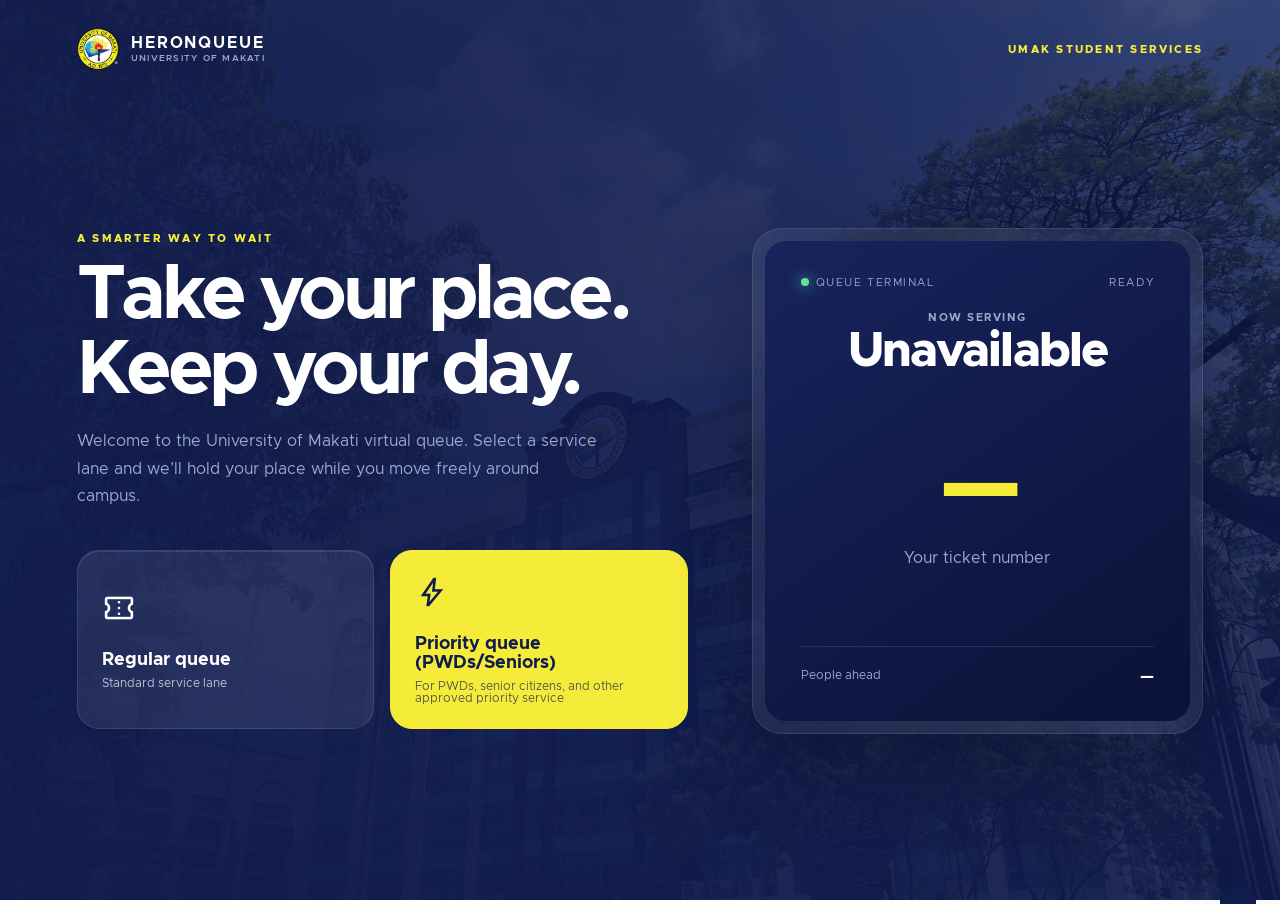
==== src/main/resources/static/kiosk.html @ d4a21fcd "Add UMak-branded printable ticket receipts Co-authored-by: Copilot <223556219+Copilot@users.noreply." ====
<!doctype html>
<html lang="en">
<head>
  <meta charset="utf-8">
  <meta name="viewport" content="width=device-width, initial-scale=1">
  <title>HeronQueue | Get in line</title>
  <link rel="stylesheet" href="assets/theme.css">
  <link rel="stylesheet" href="https://fonts.googleapis.com/css2?family=Material+Symbols+Outlined:opsz,wght,FILL,GRAD@20..48,400,0,0">
  <link rel="stylesheet" href="styles.css?v=20261105-ticket-pdf">
</head>
<body class="kiosk-page">
  <header class="topbar">
    <div class="brand">
      <img class="brand-logo" src="assets/logos/PNGs/UMak Logo - White R.png" alt="University of Makati logo">
      <span class="brand-copy"><strong>HERONQUEUE</strong><small>University of Makati</small></span>
    </div>
    <span class="eyebrow">UMak student services</span>
  </header>
  <main class="kiosk-layout">
    <!-- Pinipili rito ng student kung Regular o Priority ang ticket na kukunin. -->
    <section>
      <div class="eyebrow">A smarter way to wait</div>
      <h1>Take your place.<br>Keep your day.</h1>
      <p class="intro">Welcome to the University of Makati virtual queue. Select a service lane and we’ll hold your place while you move freely around campus.</p>
      <div class="choice-grid">
        <button class="queue-button" data-ticket-type="REGULAR">
          <span class="material-symbols-outlined">confirmation_number</span>
          <strong>Regular queue</strong>
          <span>Standard service lane</span>
        </button>
        <button class="queue-button priority" data-ticket-type="PRIORITY">
          <span class="material-symbols-outlined">bolt</span>
          <strong>Priority queue (PWDs/Seniors)</strong>
          <span>For PWDs, senior citizens, and other approved priority service</span>
        </button>
      </div>
    </section>
    <!-- Ipinapakita ng app.js ang ticket code at posisyon pagkatapos sumagot ang API. -->
    <section class="display-card" aria-live="polite">
      <div class="display-screen">
        <div class="screen-label"><span><i class="live-dot"></i>Queue terminal</span><span id="ticketType">Ready</span></div>
        <div class="kiosk-now-serving">
          <span>Now serving</span>
          <strong id="kioskNowServing">—</strong>
        </div>
        <div class="ticket-output">
          <div class="ticket-code" id="ticketCode">—</div>
          <p>Your ticket number</p>
        </div>
        <div class="ahead"><span>People ahead</span><strong id="peopleAhead">—</strong></div>
      </div>
      <button class="ticket-print-button" id="printTicket" type="button" hidden>Print / Save ticket as PDF</button>
    </section>
  </main>
  <article class="print-ticket" id="printTicketContent" hidden>
    <header class="print-ticket-brand">
      <img class="print-ticket-seal" src="assets/logos/PNGs/UMak Logo - Black R.png" alt="University of Makati seal">
      <img class="print-ticket-wordmark" src="assets/logos/PNGs/UMak Type - Black R.png" alt="University of Makati">
      <span>HERONQUEUE | STUDENT SERVICES</span>
    </header>
    <section class="print-ticket-body">
      <p class="print-ticket-label">Your queue ticket</p>
      <strong class="print-ticket-code" id="receiptTicketCode">-</strong>
      <div class="print-ticket-divider"></div>
      <dl>
        <div><dt>Queue lane</dt><dd id="receiptQueueType">-</dd></div>
        <div><dt>Date and time issued</dt><dd id="receiptCreatedAt">-</dd></div>
        <div><dt>People ahead when issued</dt><dd id="receiptPeopleAhead">-</dd></div>
        <div><dt>Status</dt><dd>WAITING</dd></div>
      </dl>
    </section>
    <footer class="print-ticket-footer">
      Please keep this ticket number and watch the queue display. Have your ticket ready when your number is called.
    </footer>
  </article>
  <div class="toast" id="toast" role="status"></div>
  <script src="app.js?v=20261105-ticket-pdf"></script>
</body>
</html>
---- src/main/resources/static/assets/theme.css ----
/* =============================================================
   UMak CIC Design System — Shared Theme Tokens
   Light and Dark mode color tokens + toggle component.
   Linked from all HTML sample files.
   ============================================================= */

/* ─── Light Mode (default) ────────────────────────────────────── */
:root {
  /* Brand */
  --primary:          #111c4e;
  --primary-80:       #28336b;
  --primary-60:       #47528a;
  --primary-20:       #060e33;
  --primary-10:       #01061c;

  /* Accent */
  --secondary:        #f5ec3a;
  --secondary-mid:    #fef760;
  --secondary-light:  #fff989;

  /* Informational */
  --tertiary:         #105389;
  --tertiary-10:      #c0d5f0;
  --tertiary-30:      #8bb0dc;
  --tertiary-50:      #406fa5;
  --tertiary-70:      #275996;

  /* Surface & Neutral */
  --neutral:          #ffffff;
  --surface:          #f5f6fa;
  --surface-variant:  #eaecf4;
  --on-surface:       #111c4e;
  --on-surface-variant: #47528a;

  /* Semantic */
  --error:            #c0392b;
  --error-light:      #fdecea;
  --success:          #1a7a4a;
  --success-light:    #e6f5ed;
  --warning:          #b8860b;
  --warning-light:    #fffbea;

  /* Text */
  --text-primary:     #222222;
  --text-secondary:   #47528a;
  --text-muted:       #7c85a8;
  --text-disabled:    #b0b8d4;
  --text-on-primary:  #ffffff;
  --text-on-secondary:#111c4e;

  /* Borders */
  --border:           #d0d5e8;
  --border-focus:     #105389;
  --divider:          #e4e8f4;

  /* Spacing */
  --space-xs:  4px;
  --space-sm:  8px;
  --space-md:  16px;
  --space-lg:  24px;
  --space-xl:  32px;
  --space-2xl: 48px;
  --space-3xl: 64px;

  /* Radius */
  --radius-sm:   2px;
  --radius-md:   4px;
  --radius-lg:   8px;
  --radius-xl:   12px;
  --radius-full: 9999px;

  /* Theme toggle */
  --toggle-bg:        #ffffff;
  --toggle-border:    #d0d5e8;
  --toggle-shadow:    rgba(17, 28, 78, 0.12);
  --toggle-hover-bg:  #f5f6fa;
  --toggle-icon:      #111c4e;
}

/* ─── Dark Mode ───────────────────────────────────────────────── */
/*
   Strategy: brand colors (primary, secondary) are unchanged so
   navbars and CTAs remain recognisably UMak. Surface and text
   tokens are inverted to a deep-navy dark palette.
*/
:root[data-theme="dark"] {
  /* Surface & Neutral (inverted) */
  --neutral:          #1a1f35;   /* card / modal backgrounds */
  --surface:          #0d1020;   /* page background */
  --surface-variant:  #252b45;   /* chip, alt-row, hover */
  --on-surface:       #c8cde8;
  --on-surface-variant: #9aa2c8;

  /* Text (inverted) */
  --text-primary:     #e8eaf2;
  --text-secondary:   #9aa2c8;
  --text-muted:       #6b7499;
  --text-disabled:    #3d4463;
  --text-on-primary:  #ffffff;   /* stays white on navy */
  --text-on-secondary:#111c4e;   /* stays navy on yellow */

  /* Borders */
  --border:           #2e3556;
  --border-focus:     #3a7fd4;
  --divider:          #252b45;

  /* Informational — lightened for legibility on dark bg */
  --tertiary:         #3a7fd4;
  --tertiary-10:      #1a2d4a;
  --tertiary-30:      #1e3d65;
  --tertiary-50:      #2a5585;
  --tertiary-70:      #3068a5;

  /* Semantic (dark backgrounds for tinted surfaces) */
  --error:            #e05c4b;
  --error-light:      #2d0a09;
  --success:          #2ecc71;
  --success-light:    #071f13;
  --warning:          #d4a017;
  --warning-light:    #1f1a03;

  /* Theme toggle */
  --toggle-bg:        #1a1f35;
  --toggle-border:    #2e3556;
  --toggle-shadow:    rgba(0, 0, 0, 0.4);
  --toggle-hover-bg:  #252b45;
  --toggle-icon:      #e8eaf2;
}

/* ─── Theme Toggle Button ─────────────────────────────────────── */
.theme-toggle {
  position: fixed;
  bottom: 24px;
  right: 24px;
  z-index: 9999;
  width: 44px;
  height: 44px;
  border-radius: var(--radius-full);
  border: 1px solid var(--toggle-border);
  background: var(--toggle-bg);
  box-shadow: 0 2px 8px var(--toggle-shadow);
  cursor: pointer;
  display: flex;
  align-items: center;
  justify-content: center;
  transition: background 0.2s, border-color 0.2s, box-shadow 0.2s;
  outline-offset: 3px;
}

.theme-toggle:hover {
  background: var(--toggle-hover-bg);
  box-shadow: 0 4px 16px var(--toggle-shadow);
}

.theme-toggle:focus-visible {
  outline: 2px solid var(--border-focus);
}

/* Show sun icon in dark mode, moon icon in light mode */
.theme-toggle .icon-sun  { display: none; }
.theme-toggle .icon-moon { display: block; }

:root[data-theme="dark"] .theme-toggle .icon-sun  { display: block; }
:root[data-theme="dark"] .theme-toggle .icon-moon { display: none; }

.theme-toggle svg {
  width: 20px;
  height: 20px;
  color: var(--toggle-icon);
  fill: none;
  stroke: currentColor;
  stroke-width: 2;
  stroke-linecap: round;
  stroke-linejoin: round;
  flex-shrink: 0;
}

/* ─── Smooth theme transition ─────────────────────────────────── */
/*
   Applied via JS after initial load to prevent transition on
   first paint (avoids FOUC flash during theme init).
*/
.theme-transitioning,
.theme-transitioning *,
.theme-transitioning *::before,
.theme-transitioning *::after {
  transition:
    background-color 0.25s ease,
    border-color     0.25s ease,
    color            0.25s ease,
    box-shadow       0.25s ease !important;
}

/* ─── Dark Mode: Component Contrast Fixes ─────────────────────── */
/*
   Several components hardcode var(--primary) (#111c4e) as their
   text, input text, or border color. On dark backgrounds this
   is effectively invisible. The overrides below restore legibility
   across all four HTML samples (homepage, dashboard, form, forum).

   Grouped by component type, then by page-specific classes.
   Light mode is completely unaffected — all rules are scoped to
   :root[data-theme="dark"].
*/

/* ── Buttons ─────────────────────────────────────────────────── */

/* Secondary button: swap navy → accessible blue */
:root[data-theme="dark"] .btn-secondary {
  color: var(--tertiary);
  border-color: var(--tertiary);
}
:root[data-theme="dark"] .btn-secondary:hover {
  background: var(--surface-variant);
  color: #ffffff;
  border-color: #ffffff;
}
:root[data-theme="dark"] .btn-secondary:active {
  background: var(--surface-variant);
}

/* Ghost button: swap navy → accessible blue */
:root[data-theme="dark"] .btn-ghost {
  color: var(--tertiary);
}
:root[data-theme="dark"] .btn-ghost:hover {
  background: var(--surface-variant);
  color: #ffffff;
}

/* ── Page & Section Titles ───────────────────────────────────── */

/* H1 page titles (dashboard, form, forum) */
:root[data-theme="dark"] .page-title {
  color: var(--text-primary);
}

/* Section headings (homepage) */
:root[data-theme="dark"] .section-title {
  color: var(--text-primary);
}

/* ── Form Inputs ─────────────────────────────────────────────── */

/* Field labels: swap navy → legible secondary text */
:root[data-theme="dark"] .field-label {
  color: var(--text-secondary);
}

/* Input typed text: navy becomes invisible on dark input bg */
:root[data-theme="dark"] .field-input,
:root[data-theme="dark"] .field-textarea,
:root[data-theme="dark"] .field-select {
  color: var(--text-primary);
  background: var(--neutral);
  border-color: var(--border);
}
:root[data-theme="dark"] .field-input:hover,
:root[data-theme="dark"] .field-textarea:hover,
:root[data-theme="dark"] .field-select:hover {
  border-color: var(--text-muted);
}
:root[data-theme="dark"] .field-input:focus,
:root[data-theme="dark"] .field-textarea:focus,
:root[data-theme="dark"] .field-select:focus {
  border-color: var(--border-focus);
}
:root[data-theme="dark"] .field-input:disabled,
:root[data-theme="dark"] .field-textarea:disabled,
:root[data-theme="dark"] .field-select:disabled {
  background: var(--surface-variant);
  color: var(--text-disabled);
}

/* ── Stat / Metric Numbers ───────────────────────────────────── */

/* Dashboard big stat figures */
:root[data-theme="dark"] .stat-value {
  color: #ffffff;
}

/* Forum sidebar stat numbers */
:root[data-theme="dark"] .stat-num {
  color: var(--text-primary);
}

/* Homepage about-section stat values */
:root[data-theme="dark"] .about-stat-value {
  color: var(--text-primary);
}

/* ── Author / Name Labels ────────────────────────────────────── */

/* Forum post, comment, reply author names */
:root[data-theme="dark"] .post-author,
:root[data-theme="dark"] .comment-author,
:root[data-theme="dark"] .reply-author {
  color: var(--text-primary);
}

/* ── Navigation & Tabs ───────────────────────────────────────── */

/* Active tab indicator: bright text + yellow underline */
:root[data-theme="dark"] .tab-item.active {
  color: #ffffff;
  border-bottom-color: var(--secondary);
}
:root[data-theme="dark"] .tab-item:hover {
  color: var(--text-primary);
}

/* Forum sidebar category active item */
:root[data-theme="dark"] .category-item.active {
  background: var(--surface-variant);
  color: var(--text-primary);
}

/* ── Card & Content Titles (Homepage) ───────────────────────── */

:root[data-theme="dark"] .feature-title,
:root[data-theme="dark"] .contact-intro-title,
:root[data-theme="dark"] .contact-form-title {
  color: var(--text-primary);
}

/* ── Interactive Icon Buttons (Dashboard) ───────────────────── */

:root[data-theme="dark"] .icon-btn:hover {
  background: var(--surface-variant);
  color: var(--text-primary);
}

/* ── Navigation Bar ──────────────────────────────────────────── */
/*
   .nav-item and .nav-wordmark use var(--neutral) for text color.
   In dark mode --neutral becomes #1a1f35 (dark navy) — invisible
   against the unchanged var(--primary) navbar background.
   Force these to stay white.
*/
:root[data-theme="dark"] .nav-item {
  color: #ffffff;
}
:root[data-theme="dark"] .nav-item:hover,
:root[data-theme="dark"] .nav-item--active {
  color: var(--secondary);
}
:root[data-theme="dark"] .nav-wordmark {
  color: #ffffff;
}

/* ── Hero Title ──────────────────────────────────────────────── */
/*
   .hero-title uses color: var(--neutral). In dark mode --neutral
   becomes #1a1f35, invisible against the hero's dark gradient bg.
   The hero background is always dark (hardcoded gradient), so
   white text is correct in both modes.
*/
:root[data-theme="dark"] .hero-title {
  color: #ffffff;
}

/* ── Feature Card Icons ──────────────────────────────────────── */
/*
   Feature icon SVGs have hardcoded stroke="#111c4e" (navy).
   In dark mode the .feature-icon bg is --surface-variant (#252b45),
   making the navy strokes invisible. Swap to text-primary.
*/
:root[data-theme="dark"] .feature-icon svg path,
:root[data-theme="dark"] .feature-icon svg circle,
:root[data-theme="dark"] .feature-icon svg rect {
  stroke: var(--text-primary);
}
/* Keep the hover-state inversion intact */
:root[data-theme="dark"] .feature-card:hover .feature-icon {
  background: var(--primary);
}
:root[data-theme="dark"] .feature-card:hover .feature-icon svg path,
:root[data-theme="dark"] .feature-card:hover .feature-icon svg circle,
:root[data-theme="dark"] .feature-card:hover .feature-icon svg rect {
  stroke: #ffffff;
}

/* ── Contact Detail Icons (Homepage) ────────────────────────── */
/*
   Location, phone, and email icons inside .contact-detail-icon
   use hardcoded stroke="#111c4e". In dark mode the icon container
   bg is --surface-variant, making them invisible. Swap to text-primary.
*/
:root[data-theme="dark"] .contact-detail-icon svg path,
:root[data-theme="dark"] .contact-detail-icon svg circle,
:root[data-theme="dark"] .contact-detail-icon svg rect {
  stroke: var(--text-primary);
}
---- src/main/resources/static/styles.css ----
@font-face { font-family: 'Metropolis'; src: url('fonts/metropolis-regular.ttf') format('truetype'); font-weight: 400; font-style: normal; font-display: swap; }
@font-face { font-family: 'Metropolis'; src: url('fonts/metropolis-semibold.ttf') format('truetype'); font-weight: 600; font-style: normal; font-display: swap; }
@font-face { font-family: 'Metropolis'; src: url('fonts/metropolis-bold.ttf') format('truetype'); font-weight: 700; font-style: normal; font-display: swap; }
@font-face { font-family: 'Metropolis'; src: url('fonts/metropolis-extrabold.ttf') format('truetype'); font-weight: 800; font-style: normal; font-display: swap; }

:root {
  --font-ui: 'Metropolis', -apple-system, BlinkMacSystemFont, sans-serif;
  --umak-primary: var(--primary, #111c4e);
  --umak-secondary: var(--secondary, #f5ec3a);
  --umak-tertiary: var(--tertiary, #105389);
  --umak-surface: var(--surface, #f5f6fa);
  --glass: rgba(255, 255, 255, 0.08);
  --glass-border: rgba(255, 255, 255, 0.1);
  --text-muted: #9da9cc;
  --shadow: 0 24px 80px rgba(4, 9, 35, 0.38);
  font-family: var(--font-ui, 'Metropolis'), sans-serif;
}

* { box-sizing: border-box; }
body { margin: 0; min-height: 100vh; font-family: inherit; }
button { font: inherit; cursor: pointer; }
.material-symbols-outlined {
  font-family: 'Material Symbols Outlined';
  font-weight: normal;
  font-style: normal;
  font-size: 24px;
  line-height: 1;
  letter-spacing: normal;
  text-transform: none;
  white-space: nowrap;
  word-wrap: normal;
  direction: ltr;
  -webkit-font-feature-settings: 'liga';
  -webkit-font-smoothing: antialiased;
}

.kiosk-page {
  color: #fff;
  background-image: linear-gradient(90deg, rgba(17, 28, 78, .96) 0%, rgba(17, 28, 78, .88) 43%, rgba(17, 28, 78, .68) 100%),
    linear-gradient(180deg, rgba(17, 28, 78, .24), rgba(17, 28, 78, .72)),
    url('assets/logos/PNGs/UMak-Facade-Admin-2024.jpg');
  background-position: center;
  background-size: cover;
  background-attachment: fixed;
}
.topbar { display: flex; justify-content: space-between; align-items: center; padding: 28px 6vw; }
.brand { display: flex; gap: 12px; align-items: center; letter-spacing: .12em; font-weight: 800; }
.brand-logo { width: 42px; height: 42px; object-fit: contain; object-position: center; }
.brand-copy { display: grid; gap: 4px; }
.brand-copy strong { letter-spacing: .12em; }
.brand-copy small { color: var(--text-muted, #9da9cc); font-size: .56rem; font-weight: 600; letter-spacing: .14em; line-height: 1; text-transform: uppercase; }
.staff-page .brand-copy small { color: #7c85a8; }
.eyebrow { color: var(--umak-secondary); font-size: .7rem; font-weight: 800; letter-spacing: .2em; text-transform: uppercase; }
.kiosk-layout { display: grid; grid-template-columns: minmax(0, 1.15fr) minmax(340px, .85fr); gap: 5vw; align-items: center; max-width: 1280px; min-height: calc(100vh - 94px); margin: auto; padding: 40px 6vw 80px; }
h1 { max-width: 680px; margin: 14px 0 20px; font-size: clamp(2.6rem, 6vw, 5.7rem); line-height: .98; letter-spacing: -.06em; }
.intro { max-width: 520px; color: var(--text-muted); line-height: 1.7; }
.choice-grid { display: grid; grid-template-columns: repeat(2, minmax(0, 1fr)); gap: 16px; margin-top: 40px; }
.queue-button { min-height: 164px; padding: 24px; color: #fff; text-align: left; border: 1px solid var(--glass-border); border-radius: 22px; background: var(--glass); box-shadow: inset 0 1px rgba(255,255,255,.1); transition: transform .35s cubic-bezier(.2,.8,.2,1), border-color .35s, box-shadow .35s; }
.queue-button:hover, .queue-button:focus-visible { transform: translateY(-6px); border-color: var(--umak-tertiary); box-shadow: 0 18px 40px rgba(16,83,137,.32); outline: none; }
.queue-button:disabled { position: relative; cursor: not-allowed; opacity: .75; transform: none !important; box-shadow: none !important; pointer-events: none !important; }
.queue-button:disabled * { pointer-events: none !important; }
.ticket-output.issued { animation: ticket-pop .6s cubic-bezier(.175,.885,.32,1.275); }
@keyframes ticket-pop { 0% { transform: scale(.92); opacity: .7; } 50% { transform: scale(1.06); } 100% { transform: scale(1); opacity: 1; } }
.queue-button:disabled[aria-busy="true"]::after { position: absolute; top: 18px; right: 18px; width: 20px; height: 20px; border: 3px solid currentColor; border-right-color: transparent; border-radius: 50%; animation: queue-button-spin .7s linear infinite; content: ''; }
@keyframes queue-button-spin { to { transform: rotate(360deg); } }
.queue-button.priority { color: var(--umak-primary); background: var(--umak-secondary); border-color: var(--umak-secondary); }
.queue-button .material-symbols-outlined { display: block; margin-bottom: 25px; font-size: 34px; }
.queue-button strong { display: block; font-size: 1.15rem; }
.queue-button span:last-child { display: block; margin-top: 8px; font-size: .75rem; opacity: .7; }
.display-card { padding: 12px; border: 1px solid var(--glass-border); border-radius: 30px; background: rgba(255,255,255,.06); backdrop-filter: blur(20px); box-shadow: var(--shadow); }
.display-screen { min-height: 430px; padding: 36px; border-radius: 21px; background: linear-gradient(145deg, #17245d, #0b1236); }
.screen-label { display: flex; justify-content: space-between; align-items: center; color: var(--text-muted); font-size: .7rem; letter-spacing: .14em; text-transform: uppercase; }
.kiosk-now-serving { display: grid; justify-items: center; gap: 5px; margin: 24px auto 0; text-align: center; }
.kiosk-now-serving span { color: var(--text-muted); font-size: .68rem; font-weight: 700; letter-spacing: .14em; text-transform: uppercase; }
.kiosk-now-serving strong { color: #fff; font-size: clamp(2rem, 5vw, 3rem); font-weight: 800; letter-spacing: -.04em; }
.live-dot { width: 8px; height: 8px; display: inline-block; margin-right: 7px; border-radius: 50%; background: #64e0a1; box-shadow: 0 0 14px #64e0a1; }
.ticket-output { display: grid; min-height: 270px; place-content: center; text-align: center; }
.ticket-output .ticket-code { color: var(--umak-secondary); font-size: clamp(3.2rem, 8vw, 5.8rem); font-weight: 800; letter-spacing: -.06em; }
.ticket-output p { color: var(--text-muted); }
.ahead { display: flex; justify-content: space-between; padding-top: 22px; border-top: 1px solid var(--glass-border); color: var(--text-muted); font-size: .78rem; }
.ahead strong { color: #fff; font-size: 1rem; }
.ticket-print-button { display: block; width: 100%; margin-top: 12px; padding: 14px 18px; color: var(--umak-primary); border: 0; border-radius: 12px; background: var(--umak-secondary); font-weight: 800; }
.ticket-print-button[hidden] { display: none; }
.ticket-print-button:hover, .ticket-print-button:focus-visible { background: #fff; outline: 3px solid rgba(245,236,58,.35); }
.print-ticket { display: none; }
@media print {
  @page { size: A5; margin: 14mm; }
  html, body { min-height: 0; color: #111c4e; background: #fff !important; }
  .topbar, .kiosk-layout, .toast { display: none !important; }
  .print-ticket { display: block !important; max-width: 100%; font-family: var(--font-ui, Arial), sans-serif; }
  .print-ticket-brand { display: grid; justify-items: center; gap: 8px; padding-bottom: 18px; border-bottom: 4px solid #f5ec3a; text-align: center; }
  .print-ticket-seal { width: 70px; height: 70px; object-fit: contain; }
  .print-ticket-wordmark { width: min(220px, 85%); height: 44px; object-fit: contain; }
  .print-ticket-brand span { color: #105389; font-size: 9pt; font-weight: 700; letter-spacing: .12em; }
  .print-ticket-body { padding: 24px 0 18px; text-align: center; }
  .print-ticket-label { margin: 0 0 8px; color: #105389; font-size: 11pt; font-weight: 700; letter-spacing: .12em; text-transform: uppercase; }
  .print-ticket-code { display: block; color: #111c4e; font-size: 42pt; line-height: 1.1; }
  .print-ticket-divider { height: 2px; margin: 20px 0; background: #e8eaf0; }
  .print-ticket-body dl { display: grid; gap: 12px; margin: 0; text-align: left; }
  .print-ticket-body dl div { display: flex; justify-content: space-between; gap: 14px; padding-bottom: 8px; border-bottom: 1px solid #e8eaf0; }
  .print-ticket-body dt { color: #5d6680; }
  .print-ticket-body dd { margin: 0; font-weight: 700; text-align: right; }
  .print-ticket-footer { padding: 14px; border-radius: 8px; background: #f5f6fa; color: #424a60; font-size: 9pt; line-height: 1.5; text-align: center; }
}
.staff-page { color: var(--text-primary, #222); background: var(--umak-surface); }
.staff-page .topbar { color: #fff; background: var(--umak-primary); }
.staff-page .eyebrow { color: var(--umak-secondary); }
.staff-shell { max-width: 1280px; margin: auto; padding: 56px 6vw 80px; }
.staff-heading { display: flex; justify-content: space-between; align-items: end; gap: 20px; margin-bottom: 38px; }
.staff-heading h1 { margin: 8px 0 0; color: var(--umak-primary); font-size: clamp(2.4rem, 5vw, 4.5rem); }
.staff-subtitle { margin: 14px 0 0; color: #7b849c; font-size: 1rem; }
.staff-heading-actions { display: grid; justify-items: end; gap: 12px; }
.staff-identity { display: flex; gap: 10px; align-items: center; color: #7b849c; font-size: .72rem; font-weight: 600; }
.staff-identity img { width: 122px; height: 28px; object-fit: contain; object-position: left center; }
.refresh-label { display: inline-flex; gap: 6px; align-items: center; color: #7b849c; font-size: .72rem; }
.refresh-label .material-symbols-outlined { font-size: 16px; }
.status-chip { display: inline-flex; gap: 8px; align-items: center; padding: 10px 14px; color: #1d7b55; border: 1px solid #bcebd4; border-radius: 99px; background: #e8fbf1; font-size: .72rem; font-weight: 700; }
.staff-grid { display: grid; grid-template-columns: minmax(0, 1.35fr) minmax(280px, .65fr); gap: 24px; }
.now-card, .metric-card, .admin-panel { border: 1px solid rgba(17,28,78,.08); border-radius: 24px; background: #fff; box-shadow: 0 15px 40px rgba(17,28,78,.07); }
.now-card { min-height: 430px; padding: clamp(26px, 5vw, 52px); background: linear-gradient(145deg, #fff 0%, #f4f8fc 100%); }
.now-card-header { display: flex; justify-content: space-between; align-items: center; }
.serving-badge { display: inline-flex; gap: 7px; align-items: center; padding: 7px 10px; color: #1d7b55; border-radius: 99px; background: #e8fbf1; font-size: .68rem; font-weight: 800; text-transform: uppercase; }
.serving-badge .live-dot { width: 6px; height: 6px; margin: 0; }
.card-label { color: #7b849c; font-size: .72rem; font-weight: 800; letter-spacing: .18em; text-transform: uppercase; }
.now-code { margin: 30px 0 36px; color: var(--umak-tertiary); font-size: clamp(5rem, 14vw, 10rem); font-weight: 800; letter-spacing: -.03em; line-height: .9; }
.now-helper { margin: -18px 0 30px; color: #7b849c; font-size: .82rem; }
.call-button { display: inline-flex; gap: 10px; align-items: center; padding: 17px 20px; color: #fff; border: 0; border-radius: 14px; background: var(--umak-primary); font-weight: 700; box-shadow: 0 10px 22px rgba(17,28,78,.2); transition: transform .3s, box-shadow .3s, background-color .3s; }
.call-button:disabled { cursor: not-allowed; opacity: .75; transform: none !important; box-shadow: none !important; pointer-events: none !important; }
.call-button:disabled * { pointer-events: none !important; }
.call-button.cooldown { background: #505c8a; }
.call-button .spin { display: inline-block; animation: queue-button-spin .7s linear infinite; }
.secondary-button:disabled, .danger-button:disabled { opacity: .45; cursor: not-allowed; transform: none !important; pointer-events: none !important; }
.secondary-button:disabled *, .danger-button:disabled * { pointer-events: none !important; }
.call-button .button-arrow { margin-left: 18px; font-size: 19px; }
.call-button:hover, .call-button:focus-visible { transform: translateY(-3px); box-shadow: 0 15px 30px rgba(16,83,137,.3); outline: 3px solid rgba(16,83,137,.22); }
.staff-actions { display: flex; gap: 10px; margin-top: 12px; }
.secondary-button, .danger-button { display: inline-flex; gap: 7px; align-items: center; padding: 11px 14px; border-radius: 11px; font-size: .76rem; font-weight: 700; }
.secondary-button { color: var(--umak-tertiary); border: 1px solid #cbd9eb; background: #eef5fb; }
.danger-button { color: #a83b31; border: 1px solid #f0c4bd; background: #fff3f1; }
.secondary-button .material-symbols-outlined, .danger-button .material-symbols-outlined { font-size: 17px; }
.metric-stack { display: grid; gap: 24px; }
.metric-card { position: relative; min-height: 203px; padding: 28px; overflow: hidden; }
.metric-icon { position: absolute; top: 24px; right: 24px; color: var(--umak-tertiary); opacity: .8; font-size: 30px; }
.metric-value { margin-top: 22px; font-size: 3.8rem; font-weight: 800; letter-spacing: -.08em; }
.metric-status { color: #1d7b55; font-size: 2rem; letter-spacing: -.04em; }
.metric-card small { color: #7b849c; }
.breakdown-card { min-height: 203px; }
.breakdown-row { display: flex; justify-content: space-between; align-items: center; margin-top: 16px; color: #47528a; font-size: .82rem; }
.breakdown-row strong { color: var(--umak-primary); font-size: 1.15rem; }
.queue-dot { width: 8px; height: 8px; display: inline-block; margin-right: 7px; border-radius: 50%; }
.priority-dot { background: var(--umak-secondary); }
.regular-dot { background: var(--umak-tertiary); }
.staff-panel { border: 1px solid rgba(17,28,78,.08); border-radius: 24px; background: #fff; box-shadow: 0 15px 40px rgba(17,28,78,.07); }
.next-panel, .history-panel { padding: 28px; }
.next-panel { grid-column: 1 / -1; }
.history-panel { grid-column: 1 / -1; }
.panel-heading { display: flex; justify-content: space-between; align-items: center; gap: 16px; }
.panel-heading h2 { margin: 7px 0 0; color: var(--umak-primary); font-size: 1.5rem; }
.panel-note { color: #7b849c; font-size: .75rem; }
.next-list, .history-list { display: grid; gap: 10px; margin-top: 22px; }
.next-item { display: grid; grid-template-columns: 35px 1fr auto; gap: 10px; align-items: center; padding: 13px 15px; border-radius: 12px; background: #f5f6fa; }
.next-item span, .next-item small { color: #7b849c; font-size: .75rem; }
.next-item strong { color: var(--umak-tertiary); font-size: 1.1rem; }
.empty-state { padding: 18px; color: #7b849c; text-align: center; }
.history-search { width: 180px; padding: 10px 12px; color: var(--umak-primary); border: 1px solid #d0d5e8; border-radius: 10px; font: inherit; }
.history-item { display: grid; grid-template-columns: 1fr 1fr auto; gap: 12px; padding: 12px 15px; border-bottom: 1px solid #eaecf4; }
.history-item strong { color: var(--umak-tertiary); }
.history-item span, .history-item time { color: #7b849c; font-size: .8rem; }
.admin-panel { display: none; grid-column: 1 / -1; padding: 24px; background: var(--umak-primary); color: #fff; }
.admin-panel.visible { display: block; }
.admin-panel p { color: var(--text-muted); }
.secret-trigger { position: fixed; top: 0; right: 0; width: 20px; height: 20px; opacity: .02; }
.toast { position: fixed; right: 24px; bottom: 24px; max-width: 320px; padding: 15px 18px; color: #fff; border-radius: 12px; background: var(--umak-primary); box-shadow: var(--shadow); transform: translateY(140%); transition: transform .3s; }
.toast.visible { transform: translateY(0); }
.monitor-page { color: #fff; background: radial-gradient(circle at 80% 10%, rgba(16, 83, 137, .65), transparent 35%), var(--umak-primary); }
.monitor-page .topbar { padding: 28px 5vw; }
.monitor-heading { display: grid; justify-items: end; gap: 8px; }
.monitor-clock { color: #fff; font-size: .85rem; font-weight: 600; }
.monitor-shell { display: grid; grid-template-columns: minmax(0, 1fr) minmax(270px, .42fr); gap: 24px; max-width: 1280px; margin: auto; padding: 54px 5vw 70px; }
.monitor-hero, .monitor-queue-card { border: 1px solid var(--glass-border); border-radius: 28px; background: rgba(255,255,255,.07); box-shadow: var(--shadow); }
.monitor-hero { grid-row: span 2; min-height: 470px; padding: clamp(30px, 6vw, 72px); }
.monitor-hero .eyebrow { color: var(--umak-secondary); }
.monitor-ticket { margin: 42px 0 30px; color: var(--umak-secondary); font-size: clamp(6rem, 17vw, 13rem); font-weight: 800; letter-spacing: -.03em; line-height: .9; }
.monitor-hero p { max-width: 450px; color: var(--text-muted); font-size: 1rem; line-height: 1.6; }
.monitor-stats { display: grid; gap: 16px; }
.monitor-stat { display: flex; gap: 18px; align-items: center; padding: 26px; border-radius: 22px; background: #fff; color: var(--umak-primary); }
.monitor-stat > .material-symbols-outlined { color: var(--umak-tertiary); font-size: 32px; }
.monitor-stat small { display: block; color: #7c85a8; font-size: .72rem; text-transform: uppercase; letter-spacing: .12em; }
.monitor-stat strong { display: block; margin-top: 6px; font-size: 2rem; }
.monitor-queue-card { grid-column: 2; padding: 28px; }
.monitor-queue-header { display: flex; justify-content: space-between; gap: 16px; align-items: center; }
.monitor-queue-header h1 { margin: 8px 0 0; font-size: 1.8rem; letter-spacing: -.04em; }
.monitor-queue-list { display: grid; gap: 10px; margin-top: 24px; max-height: 245px; overflow: auto; }
.monitor-queue-item { display: grid; grid-template-columns: 28px 1fr auto; gap: 10px; align-items: center; padding: 13px 15px; border-radius: 12px; background: rgba(255,255,255,.08); }
.monitor-queue-item > span, .monitor-queue-item small { color: var(--text-muted); font-size: .72rem; }
.monitor-queue-item strong { color: #fff; font-size: 1.1rem; }
.monitor-empty { padding: 28px 0; color: var(--text-muted); text-align: center; }
@media (max-width: 800px) { .kiosk-layout, .staff-grid { grid-template-columns: 1fr; } .staff-heading { display: block; } .staff-heading-actions { justify-items: start; margin-top: 18px; } }
@media (max-width: 800px) { .monitor-shell { grid-template-columns: 1fr; } .monitor-hero { grid-row: auto; min-height: 360px; } .monitor-queue-card { grid-column: auto; } }
@media (max-width: 480px) { .topbar { padding: 20px 5vw; } .kiosk-layout { padding: 24px 5vw 50px; } .choice-grid { grid-template-columns: 1fr; } .display-screen { padding: 24px; } }
@media (min-width: 801px) and (max-height: 760px) {
  .staff-page .topbar { padding: 12px 6vw; }
  .staff-page .brand-logo { width: 36px; height: 36px; }
  .staff-shell { padding: 14px 5vw; }
  .staff-heading { align-items: center; margin-bottom: 12px; }
  .staff-heading h1 { margin-top: 4px; font-size: clamp(2rem, 4vw, 3rem); }
  .staff-subtitle { margin-top: 4px; font-size: .85rem; }
  .staff-heading-actions { gap: 6px; }
  .status-chip { padding: 7px 10px; }
  .staff-grid { gap: 12px; }
  .now-card { min-height: 0; padding: 20px; }
  .now-code { margin: 18px 0 20px; font-size: clamp(4rem, 9vw, 6rem); }
  .now-helper { margin: -8px 0 16px; }
  .call-button { padding: 12px 15px; }
  .staff-actions { margin-top: 8px; }
  .metric-stack { gap: 8px; grid-template-rows: repeat(3, minmax(0, 1fr)); }
  .metric-card { min-height: 0; padding: 12px 16px; }
  .metric-icon { top: 12px; right: 14px; font-size: 22px; }
  .metric-value { margin-top: 10px; font-size: 2.5rem; }
  .metric-status { font-size: 1.5rem; }
  .breakdown-card { min-height: 0; }
  .breakdown-row { margin-top: 8px; }
  .next-panel, .history-panel { min-width: 0; padding: 16px; }
  .next-panel, .history-panel { grid-column: auto; }
  .panel-heading h2 { font-size: 1.2rem; }
  .next-list, .history-list { max-height: 72px; gap: 6px; margin-top: 10px; overflow-y: auto; }
  .next-item, .history-item { padding: 8px 10px; }
  .empty-state { padding: 10px; }
}

@media (min-width: 801px) and (max-width: 1100px) {
  .kiosk-layout { grid-template-columns: minmax(0, 1fr) minmax(300px, .9fr); gap: 28px; }
  .choice-grid { gap: 12px; }
  .queue-button { padding: 20px; }
  .staff-grid { grid-template-columns: repeat(2, minmax(0, 1fr)); gap: 18px; }
  .now-card, .metric-stack { grid-column: 1 / -1; }
  .now-card { min-height: 0; }
  .metric-stack { grid-template-columns: repeat(3, minmax(0, 1fr)); gap: 14px; }
  .metric-card { min-height: 170px; padding: 22px; }
  .next-panel, .history-panel { grid-column: auto; min-width: 0; padding: 22px; }
  .panel-heading { align-items: flex-start; flex-wrap: wrap; }
  .monitor-shell { gap: 18px; padding-top: 36px; }
  .monitor-hero { min-height: 390px; padding: 42px; }
  .monitor-queue-card { padding: 22px; }
}

@media (max-width: 800px) {
  body { min-height: 100vh; min-height: 100dvh; }
  .kiosk-page { background-attachment: scroll; }
  .topbar { gap: 16px; padding: 22px 5vw; }
  .topbar > .eyebrow { text-align: right; }
  .kiosk-layout {
    grid-template-columns: minmax(0, 1fr);
    gap: 28px;
    min-height: 0;
    padding: 24px 5vw 48px;
  }
  .choice-grid { margin-top: 28px; }
  .queue-button { min-height: 150px; }
  .display-card { border-radius: 24px; }
  .display-screen { min-height: 340px; }
  .ticket-output { min-height: 165px; }

  .staff-shell { padding: 34px 5vw 56px; }
  .staff-heading { margin-bottom: 24px; }
  .staff-heading-actions { justify-items: start; }
  .now-card { min-height: 0; }
  .metric-stack { grid-template-columns: repeat(3, minmax(0, 1fr)); gap: 12px; }
  .metric-card { min-height: 150px; padding: 20px; }
  .metric-value { font-size: 3rem; }
  .breakdown-card { min-height: 150px; }
  .next-panel, .history-panel { grid-column: auto; min-width: 0; padding: 22px; }
  .panel-heading { align-items: flex-start; flex-wrap: wrap; }
  .monitor-shell { grid-template-columns: minmax(0, 1fr); gap: 18px; padding: 28px 5vw 48px; }
  .monitor-hero { grid-row: auto; min-height: 300px; padding: 36px; }
  .monitor-stats { grid-template-columns: repeat(2, minmax(0, 1fr)); gap: 12px; }
  .monitor-stat { gap: 12px; padding: 20px; }
  .monitor-queue-card { grid-column: auto; padding: 22px; }
  .monitor-queue-list { max-height: 340px; overscroll-behavior: contain; }
}

@media (min-width: 561px) and (max-width: 800px) {
  .staff-grid { grid-template-columns: repeat(2, minmax(0, 1fr)); }
  .now-card, .metric-stack { grid-column: 1 / -1; }
  .metric-stack { grid-template-columns: repeat(3, minmax(0, 1fr)); }
  .next-panel, .history-panel { grid-column: auto; }
}

@media (max-width: 560px) {
  .topbar { align-items: flex-start; padding: 18px 5vw; }
  .brand { gap: 9px; font-size: .85rem; }
  .brand-logo { width: 36px; height: 36px; }
  .brand-copy small { font-size: .48rem; }
  .topbar > .eyebrow { max-width: 120px; padding-top: 8px; font-size: .58rem; line-height: 1.5; }
  .kiosk-layout { padding-top: 20px; }
  .kiosk-layout h1 { font-size: clamp(2.5rem, 12vw, 3.8rem); }
  .intro { font-size: .92rem; }
  .choice-grid { grid-template-columns: minmax(0, 1fr); gap: 12px; margin-top: 22px; }
  .queue-button { min-height: 0; padding: 18px; border-radius: 18px; }
  .queue-button .material-symbols-outlined { margin-bottom: 12px; }
  .queue-button strong { font-size: 1.05rem; }
  .display-screen { min-height: 300px; padding: 22px; }
  .ticket-output { min-height: 145px; }
  .screen-label { gap: 10px; font-size: .62rem; }

  .staff-shell { padding-top: 28px; }
  .staff-heading h1 { font-size: clamp(2.2rem, 11vw, 3.2rem); }
  .staff-subtitle { font-size: .9rem; line-height: 1.5; }
  .staff-grid { gap: 14px; }
  .now-card { padding: 24px; border-radius: 20px; }
  .now-code { margin: 24px 0 30px; font-size: clamp(4.5rem, 22vw, 7rem); }
  .now-helper { margin: -12px 0 24px; line-height: 1.5; }
  .call-button { width: 100%; min-height: 50px; justify-content: center; }
  .call-button .button-arrow { margin-left: auto; }
  .staff-actions { display: grid; grid-template-columns: repeat(2, minmax(0, 1fr)); }
  .secondary-button, .danger-button { min-height: 48px; justify-content: center; }
  .metric-stack { grid-template-columns: repeat(2, minmax(0, 1fr)); gap: 10px; }
  .metric-card, .breakdown-card { min-height: 142px; padding: 17px; border-radius: 18px; }
  .metric-card:first-child { grid-column: 1 / -1; }
  .metric-icon { top: 16px; right: 16px; font-size: 23px; }
  .metric-value { margin-top: 14px; font-size: 2.8rem; }
  .metric-status { font-size: 1.55rem; }
  .breakdown-row { gap: 5px; font-size: .73rem; }
  .breakdown-row strong { font-size: 1rem; }
  .staff-panel { border-radius: 18px; }
  .next-panel, .history-panel { padding: 18px; }
  .panel-heading { gap: 12px; }
  .panel-heading h2 { font-size: 1.25rem; }
  .history-search { width: 100%; min-height: 46px; }
  .next-item { grid-template-columns: 25px minmax(0, 1fr) auto; gap: 7px; padding: 12px 10px; }
  .history-item { grid-template-columns: minmax(0, 1fr) auto; gap: 6px 10px; }
  .history-item time { grid-column: 2; }

  .monitor-page .topbar { padding: 18px 5vw; }
  .monitor-heading { gap: 5px; }
  .monitor-heading .eyebrow { font-size: .58rem; }
  .monitor-clock { font-size: .78rem; }
  .monitor-shell { padding-top: 22px; }
  .monitor-hero { min-height: 250px; padding: 28px; border-radius: 22px; }
  .monitor-ticket { margin: 32px 0 22px; font-size: clamp(5rem, 23vw, 8rem); }
  .monitor-hero p { font-size: .9rem; }
  .monitor-stats { gap: 10px; }
  .monitor-stat { gap: 9px; padding: 15px 12px; border-radius: 16px; }
  .monitor-stat > .material-symbols-outlined { font-size: 24px; }
  .monitor-stat small { font-size: .6rem; letter-spacing: .06em; }
  .monitor-stat strong { font-size: 1.6rem; }
  .monitor-queue-card { padding: 18px; border-radius: 20px; }
  .monitor-queue-header { align-items: flex-start; flex-wrap: wrap; }
  .monitor-queue-header h1 { font-size: 1.55rem; }
  .monitor-queue-item { grid-template-columns: 24px minmax(0, 1fr) auto; gap: 7px; padding: 12px 10px; }
  .monitor-queue-item strong { font-size: 1rem; }
  .monitor-queue-item small { font-size: .65rem; }
  .toast { right: max(14px, env(safe-area-inset-right)); bottom: max(14px, env(safe-area-inset-bottom)); left: max(14px, env(safe-area-inset-left)); max-width: none; text-align: center; }
}

@media (max-width: 360px) {
  .brand-copy strong { font-size: .72rem; }
  .brand-copy small { font-size: .42rem; }
  .staff-grid, .monitor-stats { grid-template-columns: minmax(0, 1fr); }
  .metric-card:first-child { grid-column: auto; }
  .history-item { font-size: .85rem; }
}

@media (prefers-reduced-motion: reduce) {
  *, *::before, *::after { scroll-behavior: auto !important; transition-duration: .01ms !important; animation-duration: .01ms !important; animation-iteration-count: 1 !important; }
}
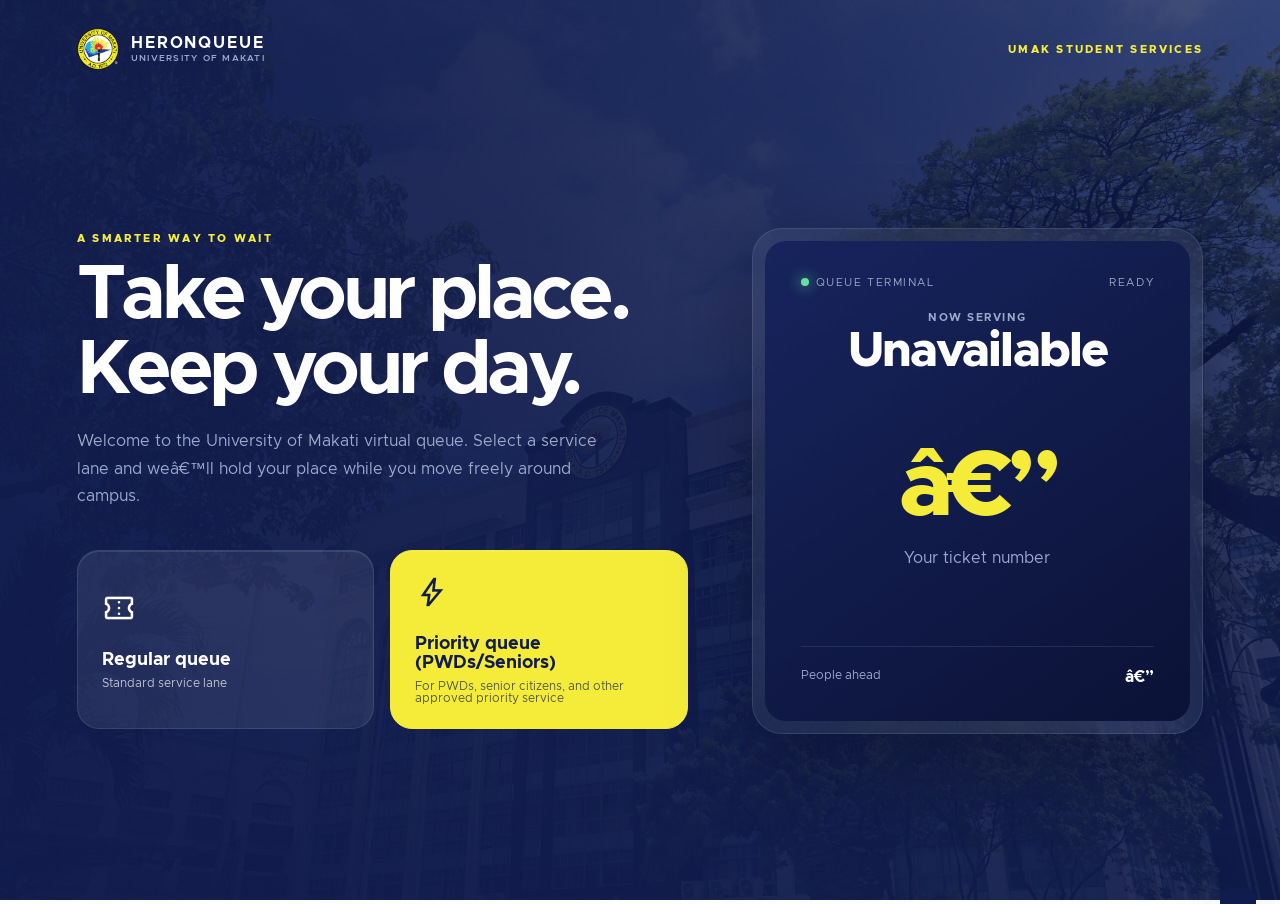
==== commit cc89af20: "Add UMak logo as browser tab favicon across all pages" ====
--- a/src/main/resources/static/kiosk.html
+++ b/src/main/resources/static/kiosk.html
@@ -1,12 +1,14 @@
-<!doctype html>
+﻿<!doctype html>
 <html lang="en">
 <head>
   <meta charset="utf-8">
   <meta name="viewport" content="width=device-width, initial-scale=1">
   <title>HeronQueue | Get in line</title>
+  <link rel="icon" type="image/png" href="assets/logos/umak-logo-black.png">
+  <link rel="apple-touch-icon" href="assets/logos/umak-logo-black.png">
   <link rel="stylesheet" href="assets/theme.css">
   <link rel="stylesheet" href="https://fonts.googleapis.com/css2?family=Material+Symbols+Outlined:opsz,wght,FILL,GRAD@20..48,400,0,0">
-  <link rel="stylesheet" href="styles.css?v=20261105-ticket-pdf">
+  <link rel="stylesheet" href="styles.css?v=20261105-ticket-auto-download">
 </head>
 <body class="kiosk-page">
   <header class="topbar">
@@ -21,7 +23,7 @@
     <section>
       <div class="eyebrow">A smarter way to wait</div>
       <h1>Take your place.<br>Keep your day.</h1>
-      <p class="intro">Welcome to the University of Makati virtual queue. Select a service lane and we’ll hold your place while you move freely around campus.</p>
+      <p class="intro">Welcome to the University of Makati virtual queue. Select a service lane and weâ€™ll hold your place while you move freely around campus.</p>
       <div class="choice-grid">
         <button class="queue-button" data-ticket-type="REGULAR">
           <span class="material-symbols-outlined">confirmation_number</span>
@@ -41,15 +43,15 @@
         <div class="screen-label"><span><i class="live-dot"></i>Queue terminal</span><span id="ticketType">Ready</span></div>
         <div class="kiosk-now-serving">
           <span>Now serving</span>
-          <strong id="kioskNowServing">—</strong>
+          <strong id="kioskNowServing">â€”</strong>
         </div>
         <div class="ticket-output">
-          <div class="ticket-code" id="ticketCode">—</div>
+          <div class="ticket-code" id="ticketCode">â€”</div>
           <p>Your ticket number</p>
         </div>
-        <div class="ahead"><span>People ahead</span><strong id="peopleAhead">—</strong></div>
+        <div class="ahead"><span>People ahead</span><strong id="peopleAhead">â€”</strong></div>
       </div>
-      <button class="ticket-print-button" id="printTicket" type="button" hidden>Print / Save ticket as PDF</button>
+      <button class="ticket-print-button" id="printTicket" type="button" hidden>Print another copy</button>
     </section>
   </main>
   <article class="print-ticket" id="printTicketContent" hidden>
@@ -74,6 +76,6 @@
     </footer>
   </article>
   <div class="toast" id="toast" role="status"></div>
-  <script src="app.js?v=20261105-ticket-pdf"></script>
+  <script src="app.js?v=20261105-ticket-auto-download"></script>
 </body>
 </html>
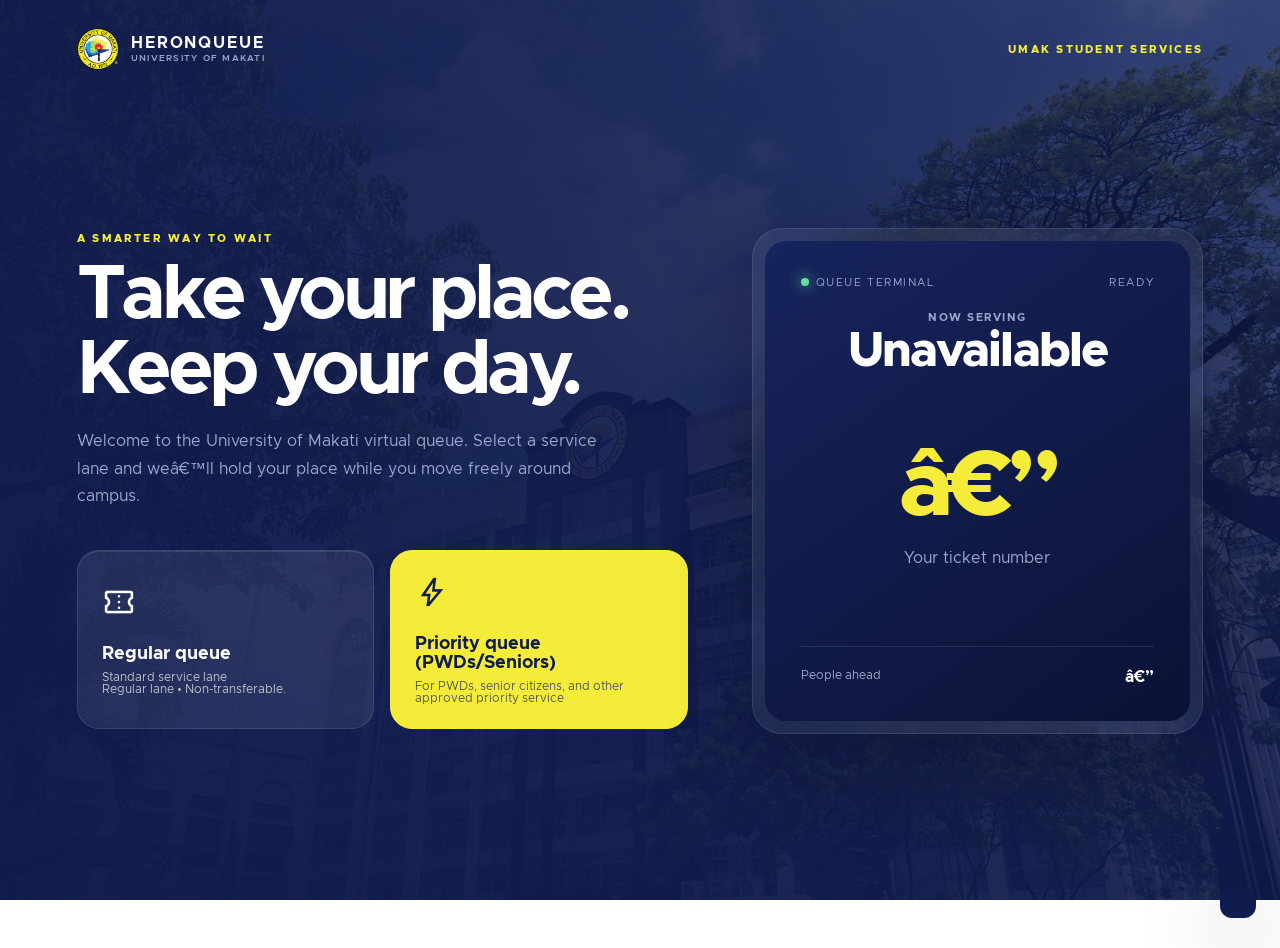
==== commit d2683a89: "Add bilingual priority lane policy Co-authored-by: Copilot <223556219+Copilot@users.noreply.github.c" ====
--- a/src/main/resources/static/kiosk.html
+++ b/src/main/resources/static/kiosk.html
@@ -9,6 +9,27 @@
   <link rel="stylesheet" href="assets/theme.css">
   <link rel="stylesheet" href="https://fonts.googleapis.com/css2?family=Material+Symbols+Outlined:opsz,wght,FILL,GRAD@20..48,400,0,0">
   <link rel="stylesheet" href="styles.css?v=20261105-ticket-auto-download">
+  <style>
+    .priority-confirm { width: min(560px, calc(100% - 32px)); padding: 28px; color: #111c4e; border: 0; border-radius: 20px; box-shadow: 0 24px 80px rgba(4,9,35,.38); }
+    .priority-confirm::backdrop { background: rgba(8,14,44,.72); }
+    .priority-confirm h2 { margin: 0 0 14px; font-size: 1.35rem; }
+    .priority-confirm p { line-height: 1.6; }
+    .priority-confirm label { display: flex; gap: 10px; align-items: flex-start; margin: 20px 0; font-weight: 700; }
+    .priority-confirm input { width: 20px; height: 20px; flex: 0 0 auto; accent-color: #105389; }
+    .priority-confirm-actions { display: flex; justify-content: flex-end; gap: 10px; }
+    .priority-confirm-actions button { padding: 11px 16px; border: 0; border-radius: 10px; font-weight: 700; }
+    .priority-confirm-cancel { color: #111c4e; background: #e8eaf0; }
+    .priority-confirm-submit { color: #fff; background: #105389; }
+    .priority-confirm-submit:disabled { cursor: not-allowed; opacity: .5; }
+    .kiosk-footer { padding: 0 20px 28px; text-align: center; }
+    .kiosk-footer a { color: #fff; font-size: .85rem; }
+    .print-ticket-policy { margin: 14px 0; padding: 10px 12px; border: 2px solid #b7791f; border-radius: 8px; background: #fff8e6; color: #553b0b; font-size: 8.5pt; line-height: 1.4; text-align: left; }
+    .print-ticket-policy[hidden] { display: none; }
+    .print-ticket-fineprint { margin-top: 8px; font-size: 7pt; }
+    @media print {
+      .print-ticket-policy { break-inside: avoid; }
+    }
+  </style>
 </head>
 <body class="kiosk-page">
   <header class="topbar">
@@ -28,7 +49,7 @@
         <button class="queue-button" data-ticket-type="REGULAR">
           <span class="material-symbols-outlined">confirmation_number</span>
           <strong>Regular queue</strong>
-          <span>Standard service lane</span>
+          <span>Standard service lane<br>Regular lane • Non-transferable.</span>
         </button>
         <button class="queue-button priority" data-ticket-type="PRIORITY">
           <span class="material-symbols-outlined">bolt</span>
@@ -54,6 +75,7 @@
       <button class="ticket-print-button" id="printTicket" type="button" hidden>Print another copy</button>
     </section>
   </main>
+  <footer class="kiosk-footer"><a href="terms.html">Terms &amp; priority-lane policy</a></footer>
   <article class="print-ticket" id="printTicketContent" hidden>
     <header class="print-ticket-brand">
       <img class="print-ticket-seal" src="assets/logos/PNGs/UMak Logo - Black R.png" alt="University of Makati seal">
@@ -64,6 +86,12 @@
       <p class="print-ticket-label">Your queue ticket</p>
       <strong class="print-ticket-code" id="receiptTicketCode">-</strong>
       <div class="print-ticket-divider"></div>
+      <div class="print-ticket-policy" id="receiptPriorityNote" hidden>
+        <strong>⚠️ ID REQUIRED / KAILANGAN NG VALID ID</strong> — Para sa PWD / Senior Citizen / Buntis lamang.
+        Ipakita ang valid ID sa counter bago ang serbisyo. WALANG VALID ID? FORFEITED ito — kumuha ng BAGONG
+        REGULAR ticket sa kiosk (sa dulo ng pila). / No valid ID? Forfeited — get a NEW REGULAR ticket at the
+        kiosk (end of the line).
+      </div>
       <dl>
         <div><dt>Queue lane</dt><dd id="receiptQueueType">-</dd></div>
         <div><dt>Date and time issued</dt><dd id="receiptCreatedAt">-</dd></div>
@@ -72,10 +100,23 @@
       </dl>
     </section>
     <footer class="print-ticket-footer">
-      Please keep this ticket number and watch the queue display. Have your ticket ready when your number is called.
+      <span id="receiptFooterMessage">Please keep this ticket number and watch the queue display. Have your ticket ready when your number is called.</span>
+      <div class="print-ticket-fineprint" id="receiptFinePrint"></div>
     </footer>
   </article>
+  <dialog class="priority-confirm" id="priorityConfirm" aria-labelledby="priorityConfirmTitle">
+    <h2 id="priorityConfirmTitle">Priority lane confirmation</h2>
+    <p>⚠️ Ang Priority lane ay para LAMANG sa PWD, Senior Citizen, at Buntis. Kailangan ng VALID ID sa counter. Kung wala: forfeited ang ticket at kailangan mong kumuha ng BAGONG REGULAR ticket sa kiosk — sa DULO ng pila. / Priority lane is for PWD, Senior Citizens, and Pregnant students only. Valid ID required at the counter. No valid ID = ticket forfeited; get a NEW REGULAR ticket at the kiosk (end of the line).</p>
+    <label for="priorityConfirmCheck">
+      <input id="priorityConfirmCheck" type="checkbox">
+      <span>Naiintindihan ko. / I understand.</span>
+    </label>
+    <div class="priority-confirm-actions">
+      <button class="priority-confirm-cancel" id="priorityConfirmCancel" type="button">Cancel</button>
+      <button class="priority-confirm-submit" id="priorityConfirmSubmit" type="button" disabled>Confirm priority</button>
+    </div>
+  </dialog>
   <div class="toast" id="toast" role="status"></div>
-  <script src="app.js?v=20261105-ticket-auto-download"></script>
+  <script src="app.js?v=20261121-priority-policy"></script>
 </body>
 </html>
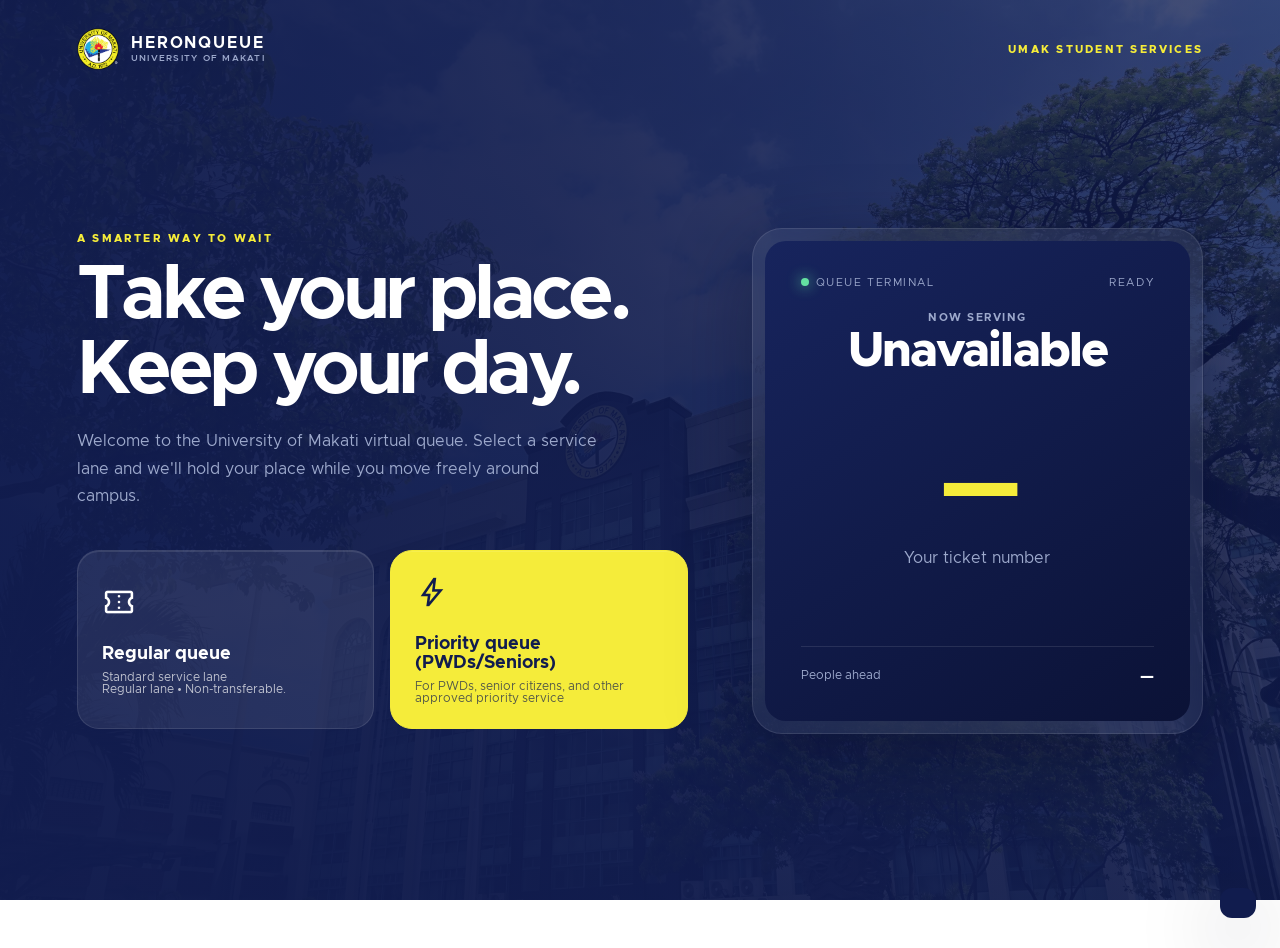
==== commit 0e50b662: "Fix mojibake in queue placeholders Co-authored-by: Copilot <223556219+Copilot@users.noreply.github.c" ====
--- a/src/main/resources/static/kiosk.html
+++ b/src/main/resources/static/kiosk.html
@@ -44,7 +44,7 @@
     <section>
       <div class="eyebrow">A smarter way to wait</div>
       <h1>Take your place.<br>Keep your day.</h1>
-      <p class="intro">Welcome to the University of Makati virtual queue. Select a service lane and weâ€™ll hold your place while you move freely around campus.</p>
+      <p class="intro">Welcome to the University of Makati virtual queue. Select a service lane and we'll hold your place while you move freely around campus.</p>
       <div class="choice-grid">
         <button class="queue-button" data-ticket-type="REGULAR">
           <span class="material-symbols-outlined">confirmation_number</span>
@@ -64,13 +64,13 @@
         <div class="screen-label"><span><i class="live-dot"></i>Queue terminal</span><span id="ticketType">Ready</span></div>
         <div class="kiosk-now-serving">
           <span>Now serving</span>
-          <strong id="kioskNowServing">â€”</strong>
+          <strong id="kioskNowServing">—</strong>
         </div>
         <div class="ticket-output">
-          <div class="ticket-code" id="ticketCode">â€”</div>
+          <div class="ticket-code" id="ticketCode">—</div>
           <p>Your ticket number</p>
         </div>
-        <div class="ahead"><span>People ahead</span><strong id="peopleAhead">â€”</strong></div>
+        <div class="ahead"><span>People ahead</span><strong id="peopleAhead">—</strong></div>
       </div>
       <button class="ticket-print-button" id="printTicket" type="button" hidden>Print another copy</button>
     </section>
